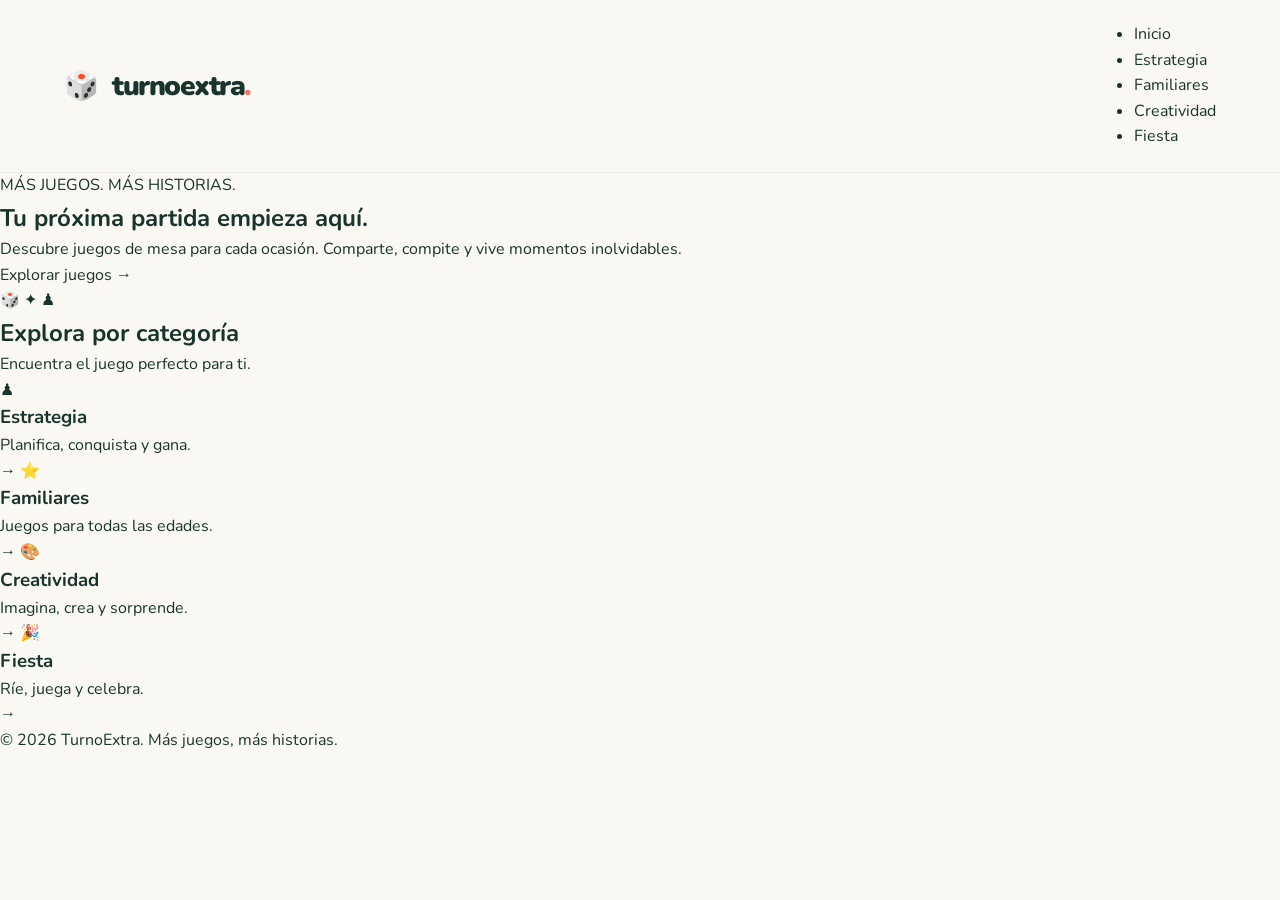
==== index.html @ bada93cd "Ajustes de CSS Se agregan estilos de CSS y Paleta de colores" ====
<!DOCTYPE html>

<!--
    SEMANA 1 - Actividad Formativa 1
    Estudiante: Daniel Alarcón
    Proyecto: TurnoExtra
-->

<html lang="es">
<head>
    <meta charset="UTF-8">
    <meta name="viewport" content="width=device-width, initial-scale=1.0">
    <title>TurnoExtra | Juegos de Mesa</title>
    <link rel="stylesheet" href="css/styles.css">
</head>

<body>
    <header class="header">
      <nav class="navbar" aria-label="Navegación principal">
            <a href="index.html" class="logo">
                <span class="logo-icon">🎲</span>
                turnoextra<span class="logo-dot">.</span>
            </a>

            <ul class="nav-links">
                <li><a href="index.html" aria-current="page">Inicio</a></li>
                <li><a href="pages/estrategia.html">Estrategia</a></li>
                <li><a href="pages/familiares.html">Familiares</a></li>
                <li><a href="pages/creatividad.html">Creatividad</a></li>
                <li><a href="pages/fiesta.html">Fiesta</a></li>
            </ul>
        </nav>
    </header>

    <main>
        <section class="hero">
            <div class="hero-content">
                <p class="eyebrow">MÁS JUEGOS. MÁS HISTORIAS.</p>

                <h1>Tu próxima partida empieza aquí.</h1>

                <p>
                    Descubre juegos de mesa para cada ocasión.
                    Comparte, compite y vive momentos inolvidables.
                </p>

                <a href="#categorias" class="btn-primary">
                    Explorar juegos →
                </a>
            </div>

            <div class="hero-visual" aria-hidden="true">
                <span class="hero-dice">🎲</span>
                <span class="hero-star">✦</span>
                <span class="hero-piece">♟</span>
            </div>
        </section>

        <section id="categorias" class="categories">
            <div class="section-heading">
                <h2>Explora por categoría</h2>
                <p>Encuentra el juego perfecto para ti.</p>
            </div>

            <div class="category-grid">
                <a href="pages/estrategia.html"
                   class="category-card strategy">
                    <span class="category-icon">♟</span>
                    <h3>Estrategia</h3>
                    <p>Planifica, conquista y gana.</p>
                    <span class="category-arrow">→</span>
                </a>

                <a href="pages/familiares.html"
                   class="category-card family">
                    <span class="category-icon">⭐</span>
                    <h3>Familiares</h3>
                    <p>Juegos para todas las edades.</p>
                    <span class="category-arrow">→</span>
                </a>

                <a href="pages/creatividad.html"
                   class="category-card creativity">
                    <span class="category-icon">🎨</span>
                    <h3>Creatividad</h3>
                    <p>Imagina, crea y sorprende.</p>
                    <span class="category-arrow">→</span>
                </a>

                <a href="pages/fiesta.html"
                   class="category-card party">
                    <span class="category-icon">🎉</span>
                    <h3>Fiesta</h3>
                    <p>Ríe, juega y celebra.</p>
                    <span class="category-arrow">→</span>
                </a>
            </div>
        </section>
    </main>

    <footer class="footer">
        <p>© 2026 TurnoExtra. Más juegos, más historias.</p>
    </footer>
</body>
</html>
---- css/styles.css ----
/* Fuente principal */
@import url('https://fonts.googleapis.com/css2?family=Nunito:wght@400;500;600;700;800;900&display=swap');


/* Paleta de Colores */
:root {
    --cream: #FAF8F3;
    --dark: #19342D;
    --coral: #EF7968;
    --sage: #DCE8DC;
    --yellow: #FBE9BA;
    --blue: #DCEAF6;
    --peach: #F9DED5;
    --muted: #65756E;
    --radius: 22px;
}

/* Reset de estilos y configuración global */
* {
    margin: 0;
    padding: 0;
    box-sizing: border-box;
}

html {
    scroll-behavior: smooth; /* comportamiento de desplazamiento suave */
}

/* Estilos generales para el cuerpo y enlaces */
body {
    font-family: 'Nunito', sans-serif; /* fuente */
    background: var(--cream); /* color de fondo */
    color: var(--dark);    /* color de texto */
    line-height: 1.6; /* altura de línea */
}

a {
    text-decoration: none; /* sin subrayado */
    color: inherit; /* hereda el color del texto */
}

/* Estilos para el encabezado y la barra de navegación */
.header {
    background: rgba(250, 248, 243, 0.95); /* color de fondo con transparencia */
    border-bottom: 1px solid #EDEBE5; /* línea inferior */
}

.navbar {
    max-width: 1200px; /* ancho máximo */
    margin: auto; /* centrado horizontal */
    padding: 22px 24px; /* espacio interno */
    display: flex; /* diseño flexible */
    justify-content: space-between; /* espacio entre elementos */
    align-items: center; /* alineación vertical */
    gap: 24px; /* espacio entre elementos */
}


/* Diseños del Logo */
.logo {
    font-size: 28px; /* tamaño de fuente */
    font-weight: 900; /* grosor de fuente */
    letter-spacing: -1.5px; /* espaciado entre letras */
}

.logo-icon {
    margin-right: 8px; /* espacio a la derecha del icono */
}

.logo-dot {
    color: var(--coral); /* color del punto */
}
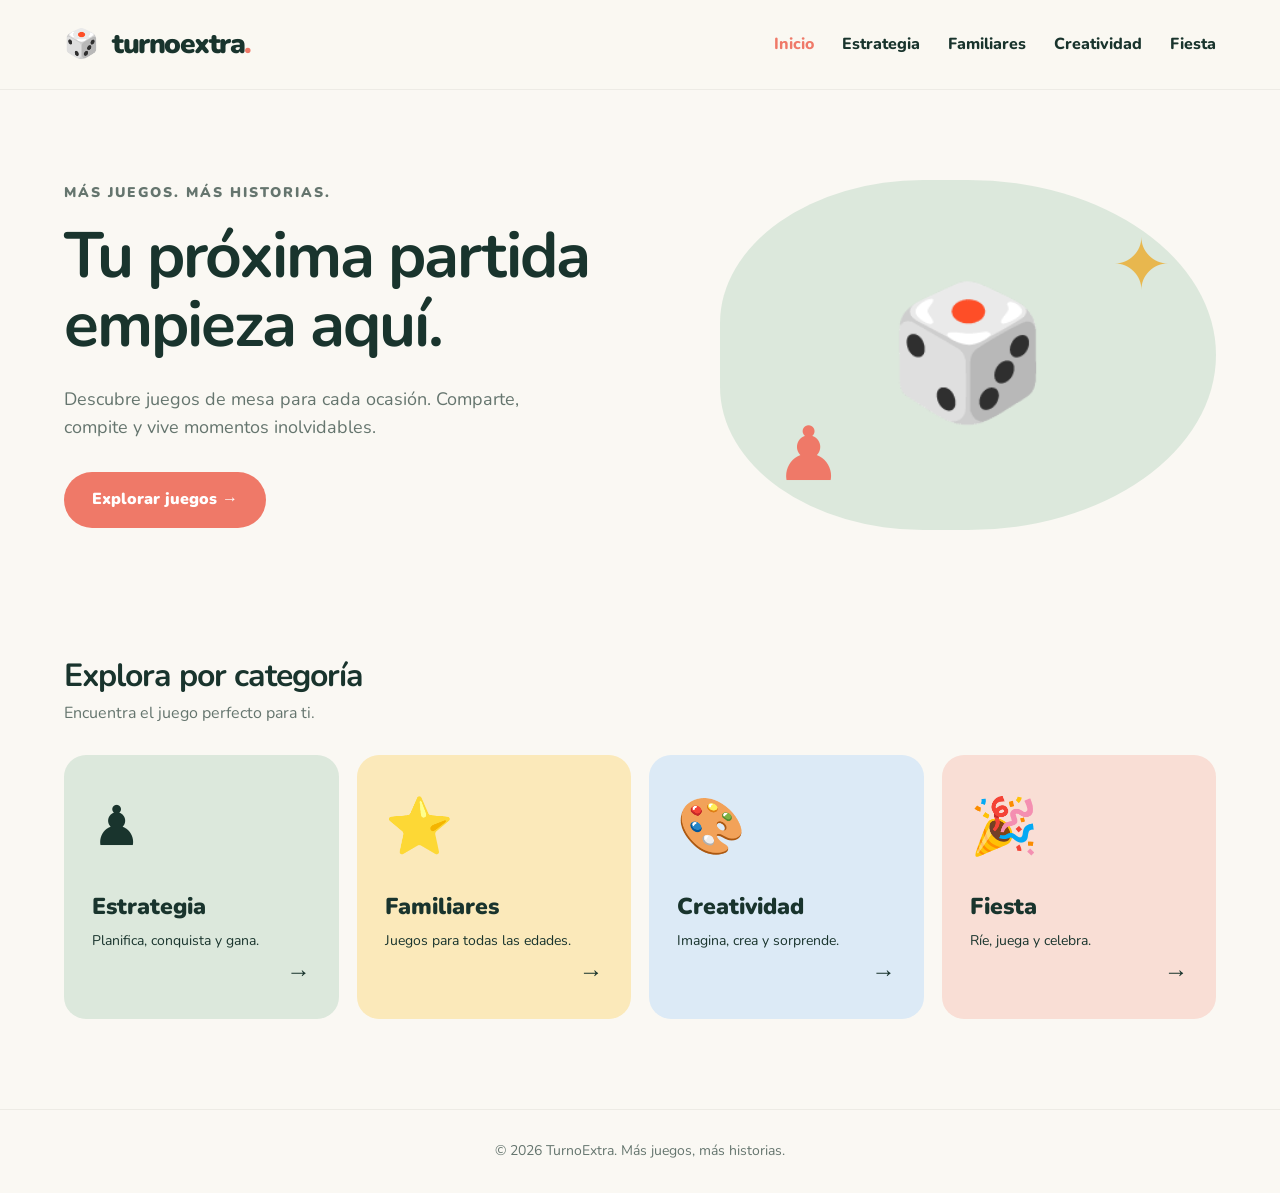
==== commit 53bf7c87: "Categorías actualizadas y Favicon Se actualizan las categorías siguiendo el formato de estrategia.ht" ====
--- a/index.html
+++ b/index.html
@@ -11,6 +11,7 @@
     <meta charset="UTF-8">
     <meta name="viewport" content="width=device-width, initial-scale=1.0">
     <title>TurnoExtra | Juegos de Mesa</title>
+    <link rel="icon" type="image/svg+xml" href="img/favicon.svg">
     <link rel="stylesheet" href="css/styles.css">
 </head>
 
--- a/css/styles.css
+++ b/css/styles.css
@@ -1,3 +1,7 @@
+/* ====================
+   DISEÑO PRINCIPAL
+   ==================== */
+
 
 /* Fuente principal */
 @import url('https://fonts.googleapis.com/css2?family=Nunito:wght@400;500;600;700;800;900&display=swap');
@@ -71,3 +75,515 @@
 .logo-dot {
     color: var(--coral); /* color del punto */
 }
+
+
+/* Enlaces de navegación */
+.nav-links {
+    display: flex; /* distribución horizontal */
+    list-style: none; /* elimina las viñetas */
+    gap: 28px; /* espacio entre enlaces */
+    font-weight: 800; /* grosor de fuente */
+}
+
+/* Enlaces al pasar el cursor o cuando la página está activa */
+.nav-links a:hover,
+.nav-links a[aria-current="page"] {
+    color: var(--coral); /* color destacado */
+}
+/* Contenedor principal de presentación */
+.hero {
+    max-width: 1200px; /* ancho máximo */
+    margin: auto; /* centrado horizontal */
+    padding: 90px 24px; /* espacio interno vertical y horizontal */
+    display: grid; /* distribución mediante CSS Grid */
+    grid-template-columns: 1.1fr 0.9fr; /* dos columnas proporcionales */
+    align-items: center; /* alineación vertical */
+    gap: 50px; /* espacio entre columnas */
+}
+
+/* Contenido de texto de la presentación */
+.hero-content {
+    animation: fadeUp 0.8s ease both; /* animación de entrada */
+}
+
+/* Texto pequeño sobre el título principal */
+.eyebrow {
+    font-size: 14px; /* tamaño de fuente */
+    font-weight: 900; /* grosor de fuente */
+    letter-spacing: 2px; /* separación entre letras */
+    color: var(--muted); /* color secundario */
+    margin-bottom: 18px; /* espacio inferior */
+}
+
+/* Título principal de la página */
+.hero h1 {
+    font-size: clamp(40px, 5vw, 70px); /* tamaño adaptable entre 40 y 70 píxeles */
+    line-height: 1.08; /* altura de línea */
+    letter-spacing: -2px; /* reduce la separación entre letras */
+    margin-bottom: 24px; /* espacio inferior */
+}
+
+/* Párrafo descriptivo de la presentación */
+.hero-content > p:not(.eyebrow) {
+    color: var(--muted); /* color secundario */
+    font-size: 18px; /* tamaño de fuente */
+    max-width: 490px; /* ancho máximo del texto */
+    margin-bottom: 30px; /* espacio inferior */
+}
+
+/* Botón principal para explorar los juegos */
+.btn-primary {
+    display: inline-block; /* permite aplicar dimensiones y espaciados */
+    background: var(--coral); /* color de fondo */
+    color: white; /* color del texto */
+    padding: 15px 28px; /* espacio interno */
+    border-radius: 40px; /* bordes redondeados */
+    font-weight: 900; /* grosor de fuente */
+    transition: transform 0.25s, background 0.25s; /* transición suave */
+}
+
+/* Efecto al pasar el cursor sobre el botón */
+.btn-primary:hover {
+    background: #D95F50; /* oscurece el color de fondo */
+    transform: translateY(-4px); /* desplaza el botón hacia arriba */
+}
+
+/* Contenedor de elementos decorativos */
+.hero-visual {
+    min-height: 350px; /* altura mínima */
+    background: var(--sage); /* color de fondo */
+    border-radius: 45% 55% 55% 45%; /* forma orgánica */
+    display: flex; /* distribución flexible */
+    justify-content: center; /* centrado horizontal */
+    align-items: center; /* centrado vertical */
+    position: relative; /* referencia para elementos posicionados */
+    animation: float 5s ease-in-out infinite; /* movimiento flotante continuo */
+}
+
+/* Dado decorativo principal */
+.hero-dice {
+    font-size: 130px; /* tamaño del dado */
+    animation: rotateDice 8s ease-in-out infinite; /* rotación suave */
+}
+
+/* Estrella decorativa */
+.hero-star {
+    position: absolute; /* posicionamiento dentro del contenedor */
+    top: 30px; /* distancia desde arriba */
+    right: 45px; /* distancia desde la derecha */
+    font-size: 70px; /* tamaño de la estrella */
+    color: #E8B74E; /* color amarillo */
+}
+
+/* Pieza de juego decorativa */
+.hero-piece {
+    position: absolute; /* posicionamiento dentro del contenedor */
+    bottom: 15px; /* distancia desde abajo */
+    left: 55px; /* distancia desde la izquierda */
+    font-size: 75px; /* tamaño de la pieza */
+    color: var(--coral); /* color destacado */
+}
+
+/* Contenedor general de categorías */
+.categories {
+    max-width: 1200px; /* ancho máximo */
+    margin: auto; /* centrado horizontal */
+    padding: 30px 24px 90px; /* espacio interno */
+}
+
+/* Encabezado de la sección */
+.section-heading {
+    margin-bottom: 28px; /* separación respecto a las tarjetas */
+}
+
+/* Título de la sección */
+.section-heading h2 {
+    font-size: 32px; /* tamaño de fuente */
+    letter-spacing: -1px; /* separación entre letras */
+}
+
+/* Descripción de la sección */
+.section-heading p {
+    color: var(--muted); /* color secundario */
+}
+
+/* Cuadrícula de categorías */
+.category-grid {
+    display: grid; /* distribución mediante CSS Grid */
+    grid-template-columns: repeat(4, 1fr); /* cuatro columnas iguales */
+    gap: 18px; /* separación entre tarjetas */
+}
+
+/* Diseño general de las tarjetas */
+.category-card {
+    padding: 28px; /* espacio interno */
+    border-radius: var(--radius); /* bordes redondeados */
+    min-height: 240px; /* altura mínima */
+    display: flex; /* distribución flexible */
+    flex-direction: column; /* elementos ordenados verticalmente */
+    align-items: flex-start; /* alineación al inicio */
+    transition: transform 0.3s, box-shadow 0.3s; /* transiciones suaves */
+    animation: cardReveal 0.7s ease both; /* animación de aparición */
+}
+
+/* Efecto al pasar el cursor sobre una tarjeta */
+.category-card:hover {
+    transform: translateY(-8px); /* eleva la tarjeta */
+    box-shadow: 0 14px 30px rgba(25, 52, 45, 0.10); /* sombra suave */
+}
+
+/* Icono de cada categoría */
+.category-icon {
+    font-size: 55px; /* tamaño del icono */
+    margin-bottom: 18px; /* separación inferior */
+}
+
+/* Nombre de la categoría */
+.category-card h3 {
+    font-size: 23px; /* tamaño de fuente */
+    font-weight: 900; /* grosor de fuente */
+}
+
+/* Descripción de la categoría */
+.category-card p {
+    font-size: 14px; /* tamaño de fuente */
+    margin-top: 5px; /* separación superior */
+}
+
+/* Flecha de navegación */
+.category-arrow {
+    margin-top: auto; /* empuja la flecha hacia abajo */
+    align-self: flex-end; /* alinea la flecha a la derecha */
+    font-size: 24px; /* tamaño de la flecha */
+}
+
+/* Colores de fondo según la categoría */
+.strategy {
+    background: var(--sage); /* verde pastel */
+}
+
+.family {
+    background: var(--yellow); /* amarillo pastel */
+}
+
+.creativity {
+    background: var(--blue); /* azul pastel */
+}
+
+.party {
+    background: var(--peach); /* durazno pastel */
+}
+
+/* Estilos del pie de página */
+.footer {
+    text-align: center; /* texto centrado */
+    padding: 30px; /* espacio interno */
+    border-top: 1px solid #EDEBE5; /* línea divisoria superior */
+    color: var(--muted); /* color secundario */
+    font-size: 14px; /* tamaño de fuente */
+}
+
+
+
+
+/* ====================
+   ANIMACIONES CSS
+   ==================== */
+
+
+/* Animación 1: aparición con desplazamiento hacia arriba */
+@keyframes fadeUp {
+    from {
+        opacity: 0; /* elemento invisible */
+        transform: translateY(25px); /* posición inicial inferior */
+    }
+    to {
+        opacity: 1; /* elemento visible */
+        transform: translateY(0); /* posición original */
+    }
+}
+
+/* Animación 2: movimiento flotante vertical */
+@keyframes float {
+    0%, 100% {
+        transform: translateY(0); /* posición original */
+    }
+    50% {
+        transform: translateY(-12px); /* desplazamiento hacia arriba */
+    }
+}
+
+/* Animación 3: rotación suave del dado */
+@keyframes rotateDice {
+    0%, 100% {
+        transform: rotate(-8deg); /* inclinación hacia la izquierda */
+    }
+    50% {
+        transform: rotate(8deg); /* inclinación hacia la derecha */
+    }
+}
+
+/* Animación 4: aparición progresiva de las tarjetas */
+@keyframes cardReveal {
+    from {
+        opacity: 0; /* elemento invisible */
+        transform: scale(0.94); /* tamaño inicial reducido */
+    }
+    to {
+        opacity: 1; /* elemento visible */
+        transform: scale(1); /* tamaño original */
+    }
+}
+
+
+
+
+
+/* ====================
+   CATÁLOGO DE JUEGOS
+   ==================== */
+
+/* Cuadrícula de productos */
+.product-grid {
+    display: grid;
+    grid-template-columns: repeat(3, minmax(0, 1fr));
+    gap: 24px;
+    max-width: 1200px;
+    margin: 0 auto;
+}
+
+/* Tarjeta individual */
+.product-card {
+    background: white;
+    border-radius: var(--radius);
+    overflow: hidden;
+    display: flex;
+    flex-direction: column;
+    box-shadow: 0 5px 20px rgba(0, 0, 0, 0.06);
+    transition: transform 0.3s, box-shadow 0.3s;
+    animation: cardReveal 0.7s ease both;
+}
+
+/* Animación al pasar el cursor */
+.product-card:hover {
+    transform: translateY(-8px);
+    box-shadow: 0 12px 28px rgba(0, 0, 0, 0.12);
+}
+
+/* Contenedor de imagen */
+.product-image {
+    height: 250px;
+    background: var(--sage);
+    padding: 25px;
+    display: flex;
+    align-items: center;
+    justify-content: center;
+}
+
+/* Imagen del juego */
+.product-image img {
+    width: 100%;
+    height: 100%;
+    object-fit: contain;
+}
+
+/* Información del producto */
+.product-info {
+    padding: 25px;
+    display: flex;
+    flex-direction: column;
+    flex: 1;
+}
+
+/* Nombre del juego */
+.product-info h3 {
+    font-size: 24px;
+    margin-bottom: 12px;
+}
+
+/* Descripción */
+.product-info p {
+    color: var(--muted);
+    font-size: 15px;
+    line-height: 1.6;
+    margin-bottom: 24px;
+}
+
+/* Precio y descuento */
+.product-bottom {
+    display: flex;
+    justify-content: space-between;
+    align-items: flex-end;
+    flex-wrap: wrap;
+    gap: 10px;
+    margin-top: auto;
+}
+
+/* Precio actual */
+.product-price {
+    font-size: 22px;
+    font-weight: 900;
+    color: var(--dark);
+}
+
+/* Contenedor de precios */
+.product-prices {
+    display: flex;
+    flex-direction: column;
+}
+
+/* Precio original tachado */
+.old-price {
+    font-size: 14px;
+    color: var(--muted);
+    text-decoration: line-through;
+}
+
+/* Estado sin descuento */
+.product-status {
+    font-size: 12px;
+    color: var(--muted);
+}
+
+/* Etiqueta de descuento */
+.discount-badge {
+    background: var(--peach);
+    color: var(--dark);
+    padding: 6px 12px;
+    border-radius: 20px;
+    font-size: 12px;
+    font-weight: 900;
+}
+
+/* Enlace inferior de regreso */
+.back-navigation {
+    text-align: center;
+    margin-top: 50px;
+}
+
+/* Ajuste de imagen de Wingspan */
+img.imagen-wingspan {
+    scale: 0.9;
+}
+
+/* Bordes redondeados para imágenes de productos */
+.product-image img {
+    border-radius: 12px;
+}
+
+
+/* Permite el efecto hover después de la animación de entrada */
+.product-card,
+.category-card {
+    animation-fill-mode: backwards;
+}
+
+
+
+
+
+
+
+
+
+
+
+
+
+
+
+
+
+/* ====================
+   AJUSTES RESPONSIVOS
+   ==================== */
+
+/* Diseño responsivo */
+
+
+/* Diseño para tablets */
+@media (max-width: 900px) {
+    .product-grid {
+        grid-template-columns: repeat(2, minmax(0, 1fr));
+    }
+}
+
+/* Diseño para celulares */
+@media (max-width: 600px) {
+    .product-grid {
+        grid-template-columns: 1fr;
+    }
+
+    .product-image {
+        height: 220px;
+    }
+}
+
+
+/* Adaptación para tablets y pantallas medianas */
+@media (max-width: 900px) {
+
+    .hero {
+        grid-template-columns: 1fr; /* una sola columna */
+        padding-top: 60px; /* reduce el espacio superior */
+    }
+
+    .category-grid {
+        grid-template-columns: repeat(2, 1fr); /* dos columnas */
+    }
+
+    .nav-links {
+        gap: 12px; /* reduce la separación entre enlaces */
+        flex-wrap: wrap; /* permite saltos de línea */
+    }
+}
+
+/* Adaptación para celulares */
+@media (max-width: 600px) {
+
+    .navbar {
+        flex-direction: column; /* navegación vertical */
+    }
+
+    .nav-links {
+        justify-content: center; /* centra los enlaces */
+        font-size: 13px; /* reduce el tamaño del texto */
+    }
+
+    .hero {
+        padding: 45px 20px; /* reduce los espacios internos */
+    }
+
+    .hero-visual {
+        min-height: 250px; /* reduce la altura del contenedor */
+    }
+
+    .hero-dice {
+        font-size: 90px; /* reduce el tamaño del dado */
+    }
+
+    .category-grid {
+        grid-template-columns: 1fr; /* una tarjeta por fila */
+    }
+
+    .category-card {
+        min-height: 190px; /* reduce la altura mínima */
+    }
+}
+
+
+
+
+/* ====================
+   AJUSTES DE ACCESIBILIDAD
+   ==================== */
+
+/* Respeta las preferencias de accesibilidad del usuario */
+@media (prefers-reduced-motion: reduce) {
+
+    *, *::before, *::after {
+        animation: none !important; /* desactiva animaciones */
+        transition: none !important; /* desactiva transiciones */
+        scroll-behavior: auto !important; /* desactiva desplazamiento suave */
+    }
+}
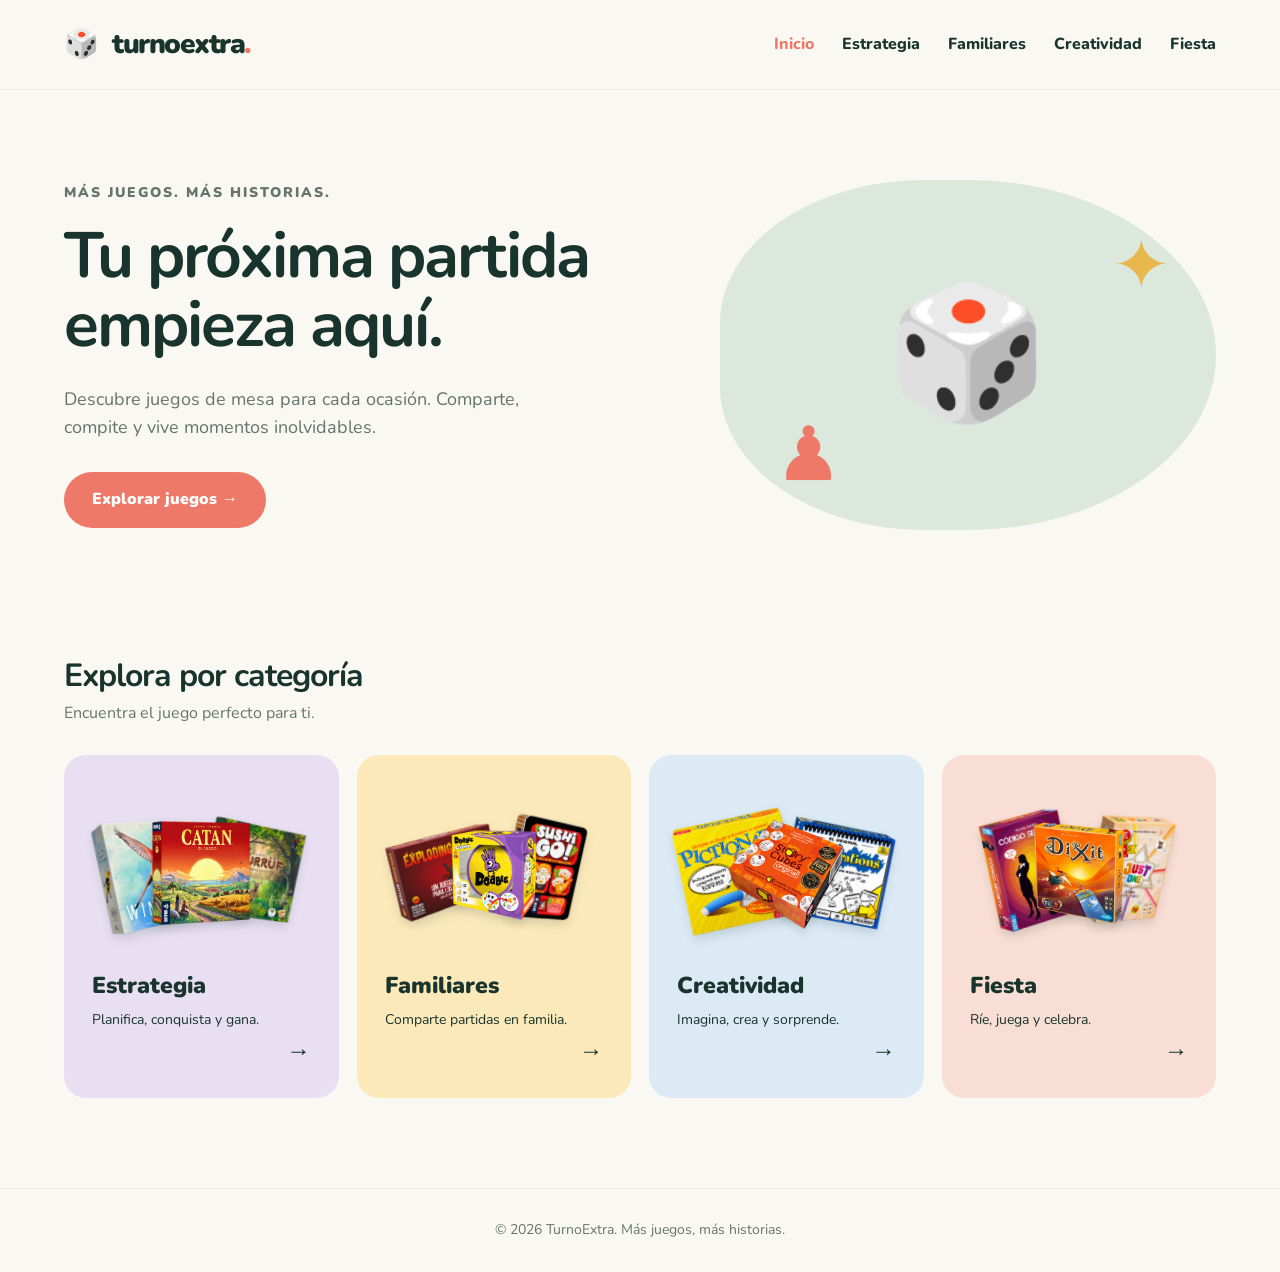
==== commit 2bf9de49: "Se agrega collage a categorias. Se ajusta imagen de categorias en index con collage de los juegos.  " ====
--- a/index.html
+++ b/index.html
@@ -33,7 +33,7 @@
         </nav>
     </header>
 
-    <main>
+       <!-- Presentación principal -->
         <section class="hero">
             <div class="hero-content">
                 <p class="eyebrow">MÁS JUEGOS. MÁS HISTORIAS.</p>
@@ -57,6 +57,7 @@
             </div>
         </section>
 
+        <!-- Categorías de juegos -->
         <section id="categorias" class="categories">
             <div class="section-heading">
                 <h2>Explora por categoría</h2>
@@ -64,39 +65,82 @@
             </div>
 
             <div class="category-grid">
+
+                <!-- Categoría: Estrategia -->
                 <a href="pages/estrategia.html"
                    class="category-card strategy">
-                    <span class="category-icon">♟</span>
+
+                    <div class="category-collage" aria-hidden="true">
+                        <img src="img/juegos/wingspan.png"
+                             alt="" loading="lazy">
+                        <img src="img/juegos/catan.png"
+                             alt="" loading="lazy">
+                        <img src="img/juegos/kurruf.png"
+                             alt="" loading="lazy">
+                    </div>
+
                     <h3>Estrategia</h3>
                     <p>Planifica, conquista y gana.</p>
-                    <span class="category-arrow">→</span>
+                    <span class="category-arrow" aria-hidden="true">→</span>
                 </a>
 
+                <!-- Categoría: Familiares -->
                 <a href="pages/familiares.html"
                    class="category-card family">
-                    <span class="category-icon">⭐</span>
+
+                    <div class="category-collage" aria-hidden="true">
+                        <img src="img/juegos/exploding-kittens.png"
+                             alt="" loading="lazy">
+                        <img src="img/juegos/dobble.png"
+                             alt="" loading="lazy">
+                        <img src="img/juegos/sushi-go.png"
+                             alt="" loading="lazy">
+                    </div>
+
                     <h3>Familiares</h3>
-                    <p>Juegos para todas las edades.</p>
-                    <span class="category-arrow">→</span>
+                    <p>Comparte partidas en familia.</p>
+                    <span class="category-arrow" aria-hidden="true">→</span>
                 </a>
 
+                <!-- Categoría: Creatividad -->
                 <a href="pages/creatividad.html"
                    class="category-card creativity">
-                    <span class="category-icon">🎨</span>
+
+                    <div class="category-collage" aria-hidden="true">
+                        <img src="img/juegos/pictionary.png"
+                             alt="" loading="lazy">
+                        <img src="img/juegos/story-cubes.png"
+                             alt="" loading="lazy">
+                        <img src="img/juegos/telestrations.png"
+                             alt="" loading="lazy">
+                    </div>
+
                     <h3>Creatividad</h3>
                     <p>Imagina, crea y sorprende.</p>
-                    <span class="category-arrow">→</span>
+                    <span class="category-arrow" aria-hidden="true">→</span>
                 </a>
 
+                <!-- Categoría: Fiesta -->
                 <a href="pages/fiesta.html"
                    class="category-card party">
-                    <span class="category-icon">🎉</span>
+
+                    <div class="category-collage" aria-hidden="true">
+                        <img src="img/juegos/codigo-secreto.png"
+                             alt="" loading="lazy">
+                        <img src="img/juegos/dixit.png"
+                             alt="" loading="lazy">
+                        <img src="img/juegos/just-one.png"
+                             alt="" loading="lazy">
+                    </div>
+
                     <h3>Fiesta</h3>
                     <p>Ríe, juega y celebra.</p>
-                    <span class="category-arrow">→</span>
+                    <span class="category-arrow" aria-hidden="true">→</span>
                 </a>
+
             </div>
         </section>
+
     </main>
 
     <footer class="footer">
--- a/css/styles.css
+++ b/css/styles.css
@@ -13,6 +13,7 @@
     --dark: #19342D;
     --coral: #EF7968;
     --sage: #DCE8DC;
+    --lavender: #E8DFF2;
     --yellow: #FBE9BA;
     --blue: #DCEAF6;
     --peach: #F9DED5;
@@ -214,6 +215,58 @@
     gap: 18px; /* separación entre tarjetas */
 }
 
+/* Imagen representativa de cada categoría */
+.category-image {
+    width: 100%;
+    height: 140px;
+    object-fit: contain;
+    display: block;
+    margin-bottom: 18px;
+}
+
+/* Collage de tres juegos en cada categoría */
+.category-collage {
+    position: relative;
+    width: 100%;
+    max-width: 300px;
+    height: 165px;
+    margin: 0 auto 20px;
+}
+
+.category-collage img {
+    position: absolute;
+    bottom: 10px;
+    width: 54%;
+    height: 135px;
+    object-fit: contain;
+    filter: drop-shadow(0 5px 5px rgba(25, 52, 45, 0.15));
+}
+
+/* Caja izquierda */
+.category-collage img:nth-child(1) {
+    left: 0;
+    transform: rotate(-12deg);
+    z-index: 1;
+}
+
+/* Caja central */
+.category-collage img:nth-child(2) {
+    left: 23%;
+    bottom: 0;
+    height: 150px;
+    z-index: 3;
+}
+
+/* Caja derecha */
+.category-collage img:nth-child(3) {
+    right: 0;
+    transform: rotate(12deg);
+    z-index: 2;
+}
+
+
+
+
 /* Diseño general de las tarjetas */
 .category-card {
     padding: 28px; /* espacio interno */
@@ -259,7 +312,7 @@
 
 /* Colores de fondo según la categoría */
 .strategy {
-    background: var(--sage); /* verde pastel */
+    background: var(--lavender); /* lila pastel */
 }
 
 .family {
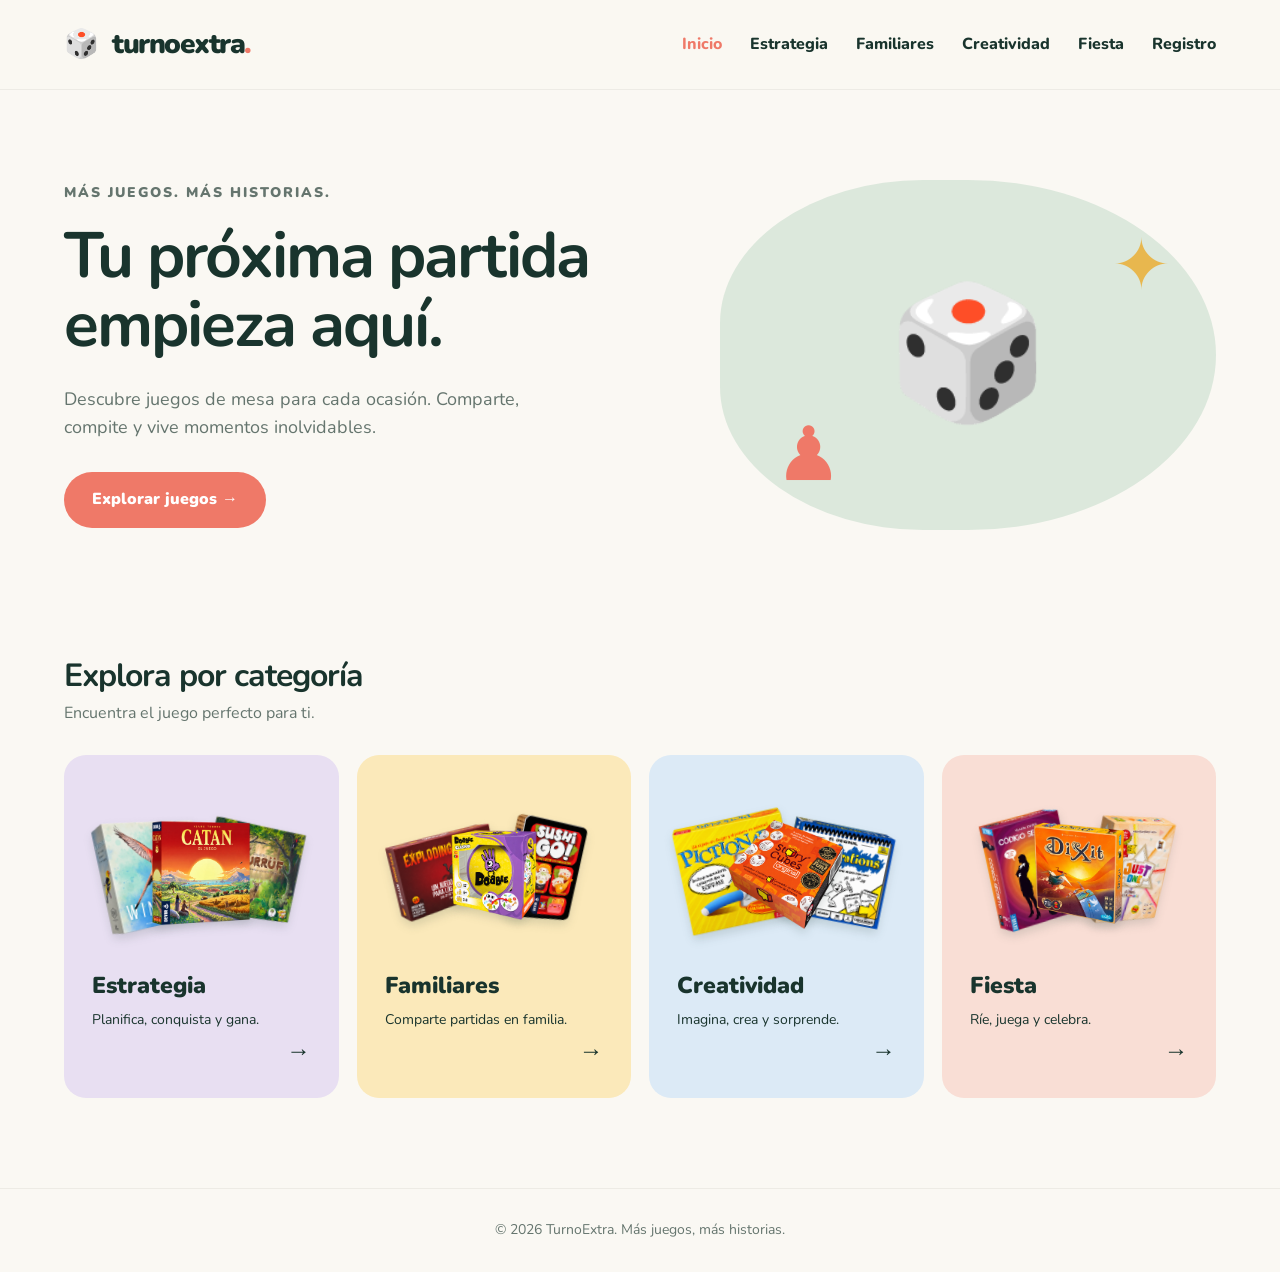
==== commit 9ab17821: "Ajustes de navegación Se actualizan los enlaces de navegación para incluir registro.  Se agrega alt " ====
--- a/index.html
+++ b/index.html
@@ -29,6 +29,7 @@
                 <li><a href="pages/familiares.html">Familiares</a></li>
                 <li><a href="pages/creatividad.html">Creatividad</a></li>
                 <li><a href="pages/fiesta.html">Fiesta</a></li>
+                <li><a href="pages/registro.html">Registro</a></li>
             </ul>
         </nav>
     </header>
@@ -72,11 +73,11 @@
 
                     <div class="category-collage" aria-hidden="true">
                         <img src="img/juegos/wingspan.png"
-                             alt="" loading="lazy">
+                             alt="Imagen de Wingspan" loading="lazy">
                         <img src="img/juegos/catan.png"
-                             alt="" loading="lazy">
+                             alt="Imagen de Catan" loading="lazy">
                         <img src="img/juegos/kurruf.png"
-                             alt="" loading="lazy">
+                             alt="Imagen de Kurruf" loading="lazy">
                     </div>
 
                     <h3>Estrategia</h3>
@@ -90,11 +91,11 @@
 
                     <div class="category-collage" aria-hidden="true">
                         <img src="img/juegos/exploding-kittens.png"
-                             alt="" loading="lazy">
+                             alt="Imagen de Exploding Kittens" loading="lazy">
                         <img src="img/juegos/dobble.png"
-                             alt="" loading="lazy">
+                             alt="Imagen de Dobble" loading="lazy">
                         <img src="img/juegos/sushi-go.png"
-                             alt="" loading="lazy">
+                             alt="Imagen de Sushi Go" loading="lazy">
                     </div>
 
                     <h3>Familiares</h3>
@@ -108,11 +109,11 @@
 
                     <div class="category-collage" aria-hidden="true">
                         <img src="img/juegos/pictionary.png"
-                             alt="" loading="lazy">
+                             alt="Imagen de Pictionary" loading="lazy">
                         <img src="img/juegos/story-cubes.png"
-                             alt="" loading="lazy">
+                             alt="Imagen de Story Cubes" loading="lazy">
                         <img src="img/juegos/telestrations.png"
-                             alt="" loading="lazy">
+                             alt="Imagen de Telestrations" loading="lazy">
                     </div>
 
                     <h3>Creatividad</h3>
@@ -126,11 +127,11 @@
 
                     <div class="category-collage" aria-hidden="true">
                         <img src="img/juegos/codigo-secreto.png"
-                             alt="" loading="lazy">
+                             alt="Imagen de Codigo Secreto" loading="lazy">
                         <img src="img/juegos/dixit.png"
-                             alt="" loading="lazy">
+                             alt="Imagen de Dixit" loading="lazy">
                         <img src="img/juegos/just-one.png"
-                             alt="" loading="lazy">
+                             alt="Imagen de Just One" loading="lazy">
                     </div>
 
                     <h3>Fiesta</h3>
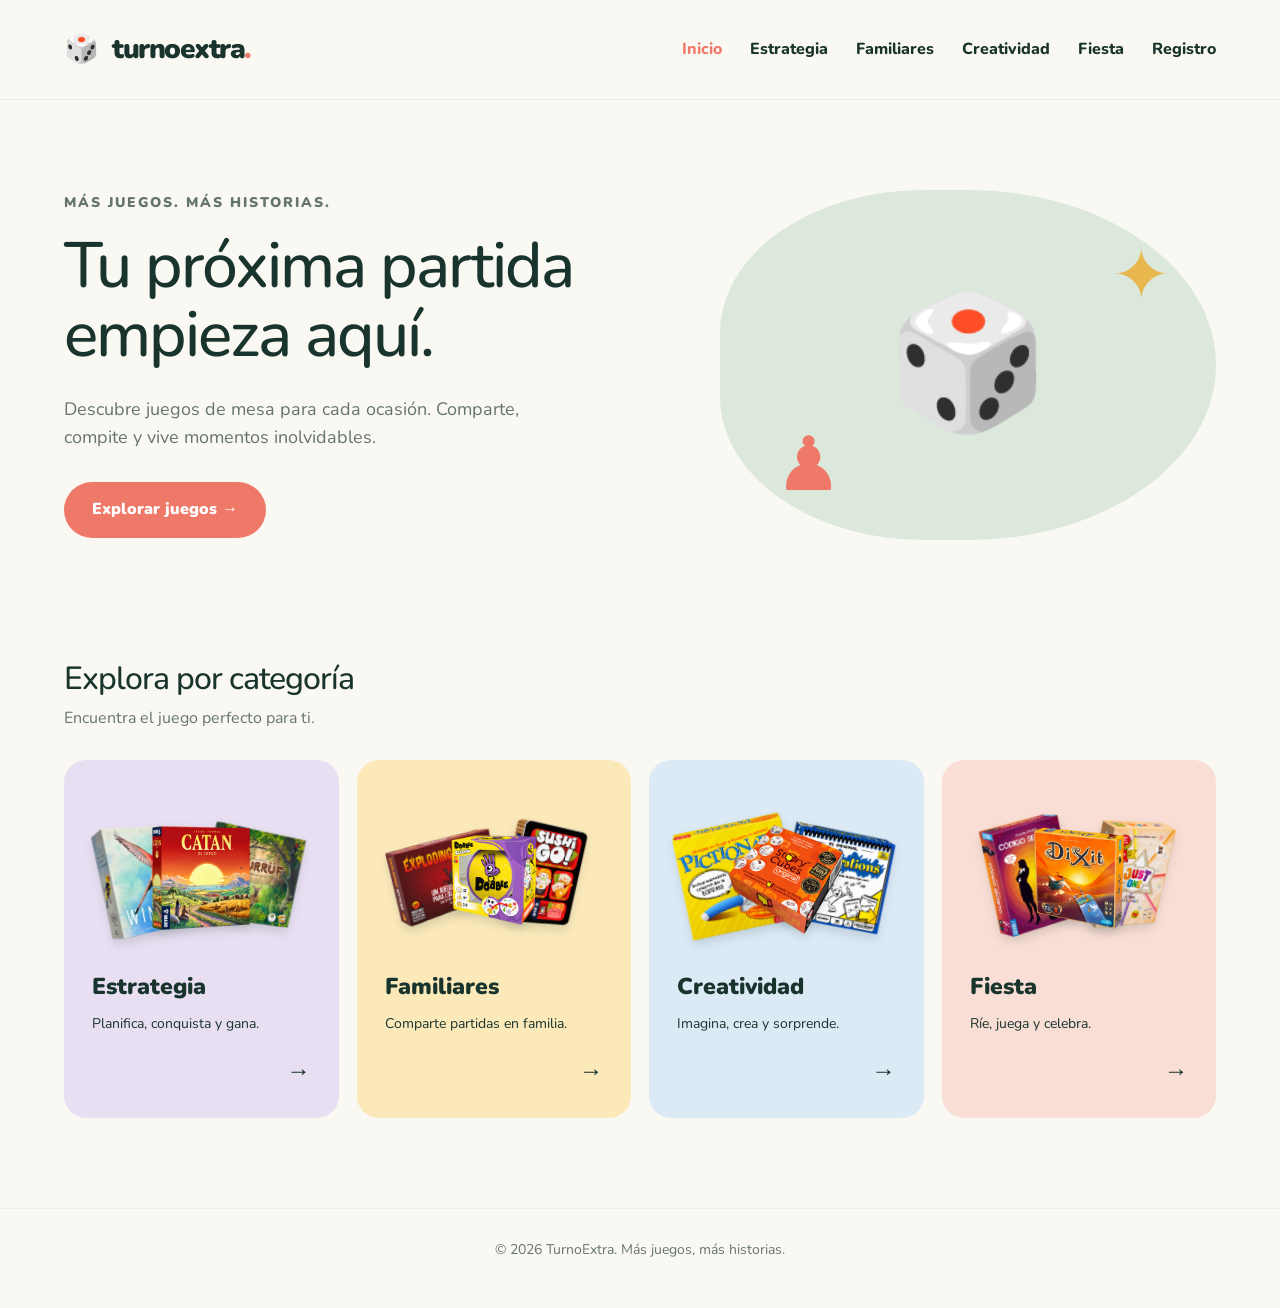
==== commit 163b2282: "Ajustes de Header Se ajustan los headers de todas las páginas para bootstrap5 y responsividad.  Se a" ====
--- a/index.html
+++ b/index.html
@@ -1,7 +1,7 @@
 <!DOCTYPE html>
 
 <!--
-    SEMANA 1 - Actividad Formativa 1
+    SEMANA 2 - Actividad Formativa 2
     Estudiante: Daniel Alarcón
     Proyecto: TurnoExtra
 -->
@@ -12,27 +12,83 @@
     <meta name="viewport" content="width=device-width, initial-scale=1.0">
     <title>TurnoExtra | Juegos de Mesa</title>
     <link rel="icon" type="image/svg+xml" href="img/favicon.svg">
+    <!-- Bootstrap 5 -->
+    <link href="https://cdn.jsdelivr.net/npm/bootstrap@5.3.3/dist/css/bootstrap.min.css" rel="stylesheet">
     <link rel="stylesheet" href="css/styles.css">
 </head>
 
 <body>
+
+    
+    <!-- Encabezado y navegación responsiva con Bootstrap 5 -->
     <header class="header">
-      <nav class="navbar" aria-label="Navegación principal">
-            <a href="index.html" class="logo">
+        <nav class="navbar navbar-expand-lg"
+            aria-label="Navegación principal">
+
+            <!-- Logo de TurnoExtra -->
+            <a href="index.html" class="logo navbar-brand">
                 <span class="logo-icon">🎲</span>
                 turnoextra<span class="logo-dot">.</span>
             </a>
 
-            <ul class="nav-links">
-                <li><a href="index.html" aria-current="page">Inicio</a></li>
-                <li><a href="pages/estrategia.html">Estrategia</a></li>
-                <li><a href="pages/familiares.html">Familiares</a></li>
-                <li><a href="pages/creatividad.html">Creatividad</a></li>
-                <li><a href="pages/fiesta.html">Fiesta</a></li>
-                <li><a href="pages/registro.html">Registro</a></li>
-            </ul>
+            <!-- Botón hamburguesa -->
+            <button class="navbar-toggler"
+                    type="button"
+                    data-bs-toggle="collapse"
+                    data-bs-target="#menuPrincipal"
+                    aria-controls="menuPrincipal"
+                    aria-expanded="false"
+                    aria-label="Mostrar u ocultar menú">
+                <span class="navbar-toggler-icon"></span>
+            </button>
+
+            <!-- Enlaces de navegación -->
+            <div class="collapse navbar-collapse"
+                id="menuPrincipal">
+
+                <ul class="navbar-nav nav-links ms-auto">
+                    <li class="nav-item">
+                        <a class="nav-link"
+                        href="index.html"
+                        aria-current="page">
+                            Inicio
+                        </a>
+                    </li>
+
+                    <li class="nav-item">
+                        <a class="nav-link" href="pages/estrategia.html">
+                            Estrategia
+                        </a>
+                    </li>
+
+                    <li class="nav-item">
+                        <a class="nav-link" href="pages/familiares.html">
+                            Familiares
+                        </a>
+                    </li>
+
+                    <li class="nav-item">
+                        <a class="nav-link" href="pages/creatividad.html">
+                            Creatividad
+                        </a>
+                    </li>
+
+                    <li class="nav-item">
+                        <a class="nav-link" href="pages/fiesta.html">
+                            Fiesta
+                        </a>
+                    </li>
+
+                    <li class="nav-item">
+                        <a class="nav-link" href="pages/registro.html">
+                            Registro
+                        </a>
+                    </li>
+                </ul>
+            </div>
         </nav>
     </header>
+
 
        <!-- Presentación principal -->
         <section class="hero">
@@ -147,5 +203,8 @@
     <footer class="footer">
         <p>© 2026 TurnoExtra. Más juegos, más historias.</p>
     </footer>
+
+    <!-- JavaScript de Bootstrap 5 -->
+    <script src="https://cdn.jsdelivr.net/npm/bootstrap@5.3.3/dist/js/bootstrap.bundle.min.js"></script>
 </body>
 </html>
--- a/css/styles.css
+++ b/css/styles.css
@@ -141,6 +141,8 @@
     border-radius: 40px; /* bordes redondeados */
     font-weight: 900; /* grosor de fuente */
     transition: transform 0.25s, background 0.25s; /* transición suave */
+    cursor: pointer; /* muestra la mano al pasar sobre el botón */
+    font-family: inherit; /* mantiene la fuente Nunito */
 }
 
 /* Efecto al pasar el cursor sobre el botón */
@@ -398,138 +400,309 @@
 
 /* Cuadrícula de productos */
 .product-grid {
-    display: grid;
-    grid-template-columns: repeat(3, minmax(0, 1fr));
-    gap: 24px;
-    max-width: 1200px;
-    margin: 0 auto;
+    display: grid; /* distribución mediante CSS Grid */
+    grid-template-columns: repeat(3, minmax(0, 1fr)); /* tres columnas iguales */
+    gap: 24px; /* espacio entre tarjetas */
+    max-width: 1200px; /* ancho máximo */
+    margin: 0 auto; /* centrado horizontal */
 }
 
 /* Tarjeta individual */
 .product-card {
-    background: white;
-    border-radius: var(--radius);
-    overflow: hidden;
-    display: flex;
-    flex-direction: column;
-    box-shadow: 0 5px 20px rgba(0, 0, 0, 0.06);
-    transition: transform 0.3s, box-shadow 0.3s;
-    animation: cardReveal 0.7s ease both;
+    background: white; /* color de fondo */
+    border-radius: var(--radius); /* bordes redondeados */
+    overflow: hidden; /* evita que el contenido sobresalga */
+    display: flex; /* distribución flexible */
+    flex-direction: column; /* elementos ordenados verticalmente */
+    box-shadow: 0 5px 20px rgba(0, 0, 0, 0.06); /* sombra suave */
+    transition: transform 0.3s, box-shadow 0.3s; /* transiciones suaves */
+    animation: cardReveal 0.7s ease both; /* animación de aparición */
 }
 
 /* Animación al pasar el cursor */
 .product-card:hover {
-    transform: translateY(-8px);
-    box-shadow: 0 12px 28px rgba(0, 0, 0, 0.12);
+    transform: translateY(-8px); /* eleva la tarjeta */
+    box-shadow: 0 12px 28px rgba(0, 0, 0, 0.12); /* sombra más pronunciada */
 }
 
 /* Contenedor de imagen */
 .product-image {
-    height: 250px;
-    background: var(--sage);
-    padding: 25px;
-    display: flex;
-    align-items: center;
-    justify-content: center;
+    height: 250px; /* altura fija */
+    background: var(--sage); /* color de fondo */
+    padding: 25px; /* espacio interno */
+    display: flex; /* distribución flexible */
+    align-items: center; /* centrado vertical */
+    justify-content: center; /* centrado horizontal */
 }
 
 /* Imagen del juego */
 .product-image img {
-    width: 100%;
-    height: 100%;
-    object-fit: contain;
+    width: 100%; /* ocupa todo el ancho del contenedor */
+    height: 100%; /* ocupa toda la altura del contenedor */
+    object-fit: contain; /* mantiene la proporción de la imagen */
 }
 
 /* Información del producto */
 .product-info {
-    padding: 25px;
-    display: flex;
-    flex-direction: column;
-    flex: 1;
+    padding: 25px; /* espacio interno */
+    display: flex; /* distribución flexible */
+    flex-direction: column; /* elementos ordenados verticalmente */
+    flex: 1; /* ocupa el espacio restante */
 }
 
 /* Nombre del juego */
 .product-info h3 {
-    font-size: 24px;
-    margin-bottom: 12px;
+    font-size: 24px; /* tamaño de fuente */
+    margin-bottom: 12px; /* espacio inferior */
 }
 
 /* Descripción */
 .product-info p {
-    color: var(--muted);
-    font-size: 15px;
-    line-height: 1.6;
-    margin-bottom: 24px;
+    color: var(--muted); /* color secundario */
+    font-size: 15px; /* tamaño de fuente */
+    line-height: 1.6; /* altura de línea */
+    margin-bottom: 24px; /* espacio inferior */
 }
 
 /* Precio y descuento */
 .product-bottom {
-    display: flex;
-    justify-content: space-between;
-    align-items: flex-end;
-    flex-wrap: wrap;
-    gap: 10px;
-    margin-top: auto;
+    display: flex; /* distribución flexible */
+    justify-content: space-between; /* espacio entre elementos */
+    align-items: flex-end; /* alineación al final */
+    flex-wrap: wrap; /* permite que los elementos se ajusten a la siguiente línea */
+    gap: 10px; /* espacio entre elementos */
+    margin-top: auto; /* empuja el contenido hacia abajo */
 }
 
 /* Precio actual */
 .product-price {
-    font-size: 22px;
-    font-weight: 900;
-    color: var(--dark);
+    font-size: 22px; /* tamaño de fuente */
+    font-weight: 900; /* grosor de fuente */
+    color: var(--dark); /* color principal */
 }
 
 /* Contenedor de precios */
 .product-prices {
-    display: flex;
-    flex-direction: column;
+    display: flex; /* distribución flexible */
+    flex-direction: column; /* elementos ordenados verticalmente */
 }
 
 /* Precio original tachado */
 .old-price {
-    font-size: 14px;
-    color: var(--muted);
-    text-decoration: line-through;
+    font-size: 14px; /* tamaño de fuente */
+    color: var(--muted); /* color secundario */
+    text-decoration: line-through; /* tachado */
 }
 
 /* Estado sin descuento */
 .product-status {
-    font-size: 12px;
-    color: var(--muted);
+    font-size: 12px; /* tamaño de fuente */
+    color: var(--muted); /* color secundario */
 }
 
 /* Etiqueta de descuento */
 .discount-badge {
-    background: var(--peach);
-    color: var(--dark);
-    padding: 6px 12px;
-    border-radius: 20px;
-    font-size: 12px;
-    font-weight: 900;
+    background: var(--peach); /* color de fondo */
+    color: var(--dark); /* color del texto */
+    padding: 6px 12px; /* espacio interno */
+    border-radius: 20px; /* bordes redondeados */
+    font-size: 12px; /* tamaño de fuente */
+    font-weight: 900; /* grosor de fuente */
 }
 
 /* Enlace inferior de regreso */
 .back-navigation {
-    text-align: center;
-    margin-top: 50px;
+    text-align: center; /* texto centrado */
+    margin-top: 50px; /* espacio superior */
 }
 
 /* Ajuste de imagen de Wingspan */
 img.imagen-wingspan {
-    scale: 0.9;
+    scale: 0.9; /* reduce el tamaño de la imagen */
 }
 
 /* Bordes redondeados para imágenes de productos */
 .product-image img {
-    border-radius: 12px;
+    border-radius: 12px; /* bordes redondeados */
 }
 
 
 /* Permite el efecto hover después de la animación de entrada */
 .product-card,
 .category-card {
-    animation-fill-mode: backwards;
-}
+    animation-fill-mode: backwards; /* mantiene el estado inicial de la animación */
+}
+
+
+
+
+
+
+/* ====================
+   FORMULARIO DE REGISTRO
+   ==================== */
+
+/* Contenedor principal del formulario */
+.registration-form {
+    background: white; /* color de fondo */
+    padding: 40px; /* espacio interno */
+    border-radius: var(--radius); /* bordes redondeados */
+    box-shadow: 0 8px 30px rgba(0, 0, 0, 0.06); /* sombra suave */
+    animation: fadeUp 0.8s ease both; /* animación de aparición */
+}
+
+/* Etiquetas de los campos */
+.registration-form .form-label {
+    font-weight: 800; /* grosor de fuente */
+    color: var(--dark); /* color principal */
+    margin-bottom: 8px; /* espacio inferior */
+}
+
+/* Campos de entrada */
+.registration-form .form-control {
+    border: 2px solid #e5e7eb; /* borde gris claro */
+    border-radius: 12px; /* bordes redondeados */
+    padding: 12px 15px; /* espacio interno */
+    font-family: inherit; /* hereda la fuente del contenedor */
+    color: var(--dark); /* color principal */
+}
+
+/* Efecto al seleccionar un campo */
+.registration-form .form-control:focus {
+    border-color: var(--coral); /* color del borde cuando se enfoca */
+    box-shadow: 0 0 0 3px rgba(255, 127, 107, 0.15); /* sombra suave alrededor del campo */
+}
+
+/* Indicaciones de contraseña */
+.form-hint {
+    font-size: 13px; /* tamaño de fuente */
+    color: var(--muted); /* color secundario */
+    margin-bottom: 22px; /* espacio inferior */
+}
+
+/* Mensajes de validación */
+.form-message {
+    margin-bottom: 20px; /* espacio inferior */
+    font-weight: 700; /* grosor de fuente */
+}
+
+/* Contenedor de botones */
+.form-actions {
+    display: flex; /* distribución flexible */
+    gap: 15px; /* espacio entre botones */
+    flex-wrap: wrap; /* permite que los botones se ajusten a la siguiente línea */
+}
+
+/* Botón secundario */
+.btn-secondary {
+    background: var(--sage); /* color de fondo */
+    color: var(--dark); /* color del texto */
+    border: none; /* sin borde */
+    padding: 12px 24px; /* espacio interno */
+    border-radius: 12px; /* bordes redondeados */
+    font-weight: 800; /* grosor de fuente */
+    cursor: pointer; /* cursor de mano al pasar el ratón */
+    transition: transform 0.3s, background 0.3s; /* transiciones suaves */
+}
+
+.btn-secondary:hover {
+    background: var(--yellow); /* color de fondo al pasar el cursor */
+    color: var(--dark); /* color del texto al pasar el cursor */
+    transform: translateY(-3px); /* eleva el botón al pasar el cursor */
+}
+
+
+/* Ajustes específicos para el botón primario del formulario de registro */
+.registration-form .btn-primary {
+    border: none;          /* Elimina el borde oscuro */
+    box-shadow: none;      /* Elimina la sombra del botón */
+    border-radius: 50px;   /* Mantiene la forma redondeada */
+}
+
+.registration-form .btn-primary:hover {
+    transform: translateY(-3px); /* Eleva el botón al pasar el cursor */
+    box-shadow: 0 6px 15px rgba(0, 0, 0, 0.10); /* Agrega una sombra suave al pasar el cursor */
+}
+
+
+
+/* ====================
+   VALIDACIONES DEL FORMULARIO
+   ==================== */
+
+/* Mensaje de error */
+.form-message.message-error {
+    background: #ffe8e4; /* color de fondo rojo claro */
+    color: #a63d32; /* color de texto rojo oscuro */
+    padding: 15px 20px; /* espacio interno */
+    border-radius: 12px; /* bordes redondeados */
+    border-left: 4px solid var(--coral); /* borde izquierdo rojo */
+}
+
+/* Mensaje de éxito */
+.form-message.message-success {
+    background: #e2f1e6; /* color de fondo verde claro */
+    color: #246b45; /* color de texto verde oscuro */
+    padding: 15px 20px; /* espacio interno */
+    border-radius: 12px; /* bordes redondeados */
+    border-left: 4px solid #58a779; /* borde izquierdo verde */
+}
+
+/* Campo con error */
+.registration-form .form-control.is-invalid {
+    border-color: #dc5b5b; /* color rojo para indicar error */
+}
+
+/* Campo válido */
+.registration-form .form-control.is-valid {
+    border-color: #58a779; /* color verde para indicar validez */
+}
+
+
+/* Animación horizontal cuando hay errores en formulario */
+@keyframes shake {
+    0%, 100% {
+        transform: translateX(0); /* posición original */
+    }
+
+    20%, 60% {
+        transform: translateX(-8px); /* desplazamiento hacia la izquierda */
+    }
+
+    40%, 80% {
+        transform: translateX(8px); /* desplazamiento hacia la derecha */
+    }
+}
+
+/* Activar animación mediante JavaScript */
+.registration-form .btn-primary.shake {
+    animation: shake 0.4s ease-in-out; /* aplica la animación de sacudida */
+}
+
+/* Respetar preferencias de movimiento reducido */
+@media (prefers-reduced-motion: reduce) {
+    .registration-form .btn-primary.shake {
+        animation: none; /* desactiva la animación de sacudida */
+    }
+}
+
+
+/* Lista de errores de validación */
+.form-message.message-error ul {
+    margin: 8px 0 0; /* margen superior e inferior */
+    padding-left: 22px; /* espacio a la izquierda para la viñeta */
+}
+
+/* Separación entre los errores */
+.form-message.message-error li {
+    margin-bottom: 6px; /* espacio inferior entre errores */
+}
+
+/* Evita espacio adicional después del último error */
+.form-message.message-error li:last-child {
+    margin-bottom: 0; /* elimina el margen inferior del último elemento */
+}
+
 
 
 
@@ -557,18 +730,18 @@
 /* Diseño para tablets */
 @media (max-width: 900px) {
     .product-grid {
-        grid-template-columns: repeat(2, minmax(0, 1fr));
+        grid-template-columns: repeat(2, minmax(0, 1fr)); /* dos columnas iguales */
     }
 }
 
 /* Diseño para celulares */
 @media (max-width: 600px) {
     .product-grid {
-        grid-template-columns: 1fr;
+        grid-template-columns: 1fr; /* una sola columna */
     }
 
     .product-image {
-        height: 220px;
+        height: 220px; /* reduce la altura del contenedor de imagen */
     }
 }
 
@@ -624,6 +797,22 @@
     }
 }
 
+
+
+/* Adaptación para celulares registro */
+@media (max-width: 600px) {
+    .registration-form { /* contenedor del formulario */
+        padding: 25px 20px; /* reduce el espacio interno */
+    }
+
+    .form-actions {
+        flex-direction: column; /* los botones se apilan verticalmente */
+    }
+
+    .form-actions button {
+        width: 100%; /* los botones ocupan todo el ancho del contenedor */
+    }
+}
 
 
 
@@ -639,4 +828,105 @@
         transition: none !important; /* desactiva transiciones */
         scroll-behavior: auto !important; /* desactiva desplazamiento suave */
     }
-}+}
+
+
+
+
+
+
+
+/* ====================
+   NAVEGACIÓN RESPONSIVA CON BOOTSTRAP
+   ==================== */
+
+/* Mantener el diseño original de la barra */
+.header .navbar {
+    max-width: 1200px; /* ancho máximo */
+    margin: 0 auto; /* centrado horizontal */
+    padding: 22px 24px; /* espacio interno */
+    display: flex; /* distribución flexible */
+    flex-direction: row; /* elementos en fila */
+    justify-content: space-between; /* espacio entre elementos */
+    align-items: center; /* alineación vertical */
+}
+
+/* Mantener el logo original */
+.header .navbar-brand {
+    font-family: 'Nunito', sans-serif; /* fuente principal */
+    font-size: 28px; /* tamaño de fuente */
+    font-weight: 900; /* grosor de fuente */
+    letter-spacing: -1.5px; /* espaciado entre letras */
+    color: var(--dark); /* color del texto */
+    margin-right: 0; /* elimina margen derecho */
+}
+
+/* Color del logo al pasar el cursor */
+.header .navbar-brand:hover {
+    color: var(--dark); /* mantiene el color del texto al pasar el cursor */
+}
+
+/* Lista de navegación */
+.header .nav-links {
+    display: flex; /* distribución flexible */
+    gap: 28px; /* espacio entre enlaces */
+    margin: 0; /* elimina margen */
+    padding: 0; /* elimina padding */
+}
+
+/* Enlaces con el estilo de TurnoExtra */
+.header .nav-links .nav-link {
+    font-family: 'Nunito', sans-serif; /* fuente principal */
+    font-weight: 800; /* grosor de fuente */
+    color: var(--dark); /* color del texto */
+    padding: 0; /* elimina padding */
+}
+
+/* Enlace activo o seleccionado */
+.header .nav-links .nav-link:hover,
+.header .nav-links .nav-link[aria-current="page"] {
+    color: var(--coral); /* color destacado */
+}
+
+/* Personalizar el botón hamburguesa */
+.header .navbar-toggler {
+    border: 2px solid var(--sage); /* borde gris claro */
+    border-radius: 12px; /* bordes redondeados */
+    padding: 8px 12px; /* espacio interno */
+}
+
+/* Color del contorno al seleccionar el botón */
+.header .navbar-toggler:focus {
+    box-shadow: 0 0 0 3px rgba(239, 121, 104, 0.15); /* sombra suave alrededor del botón */
+}
+
+/* Ajustes para tablets y celulares */
+@media (max-width: 991.98px) { /* Bootstrap breakpoint para tablets */
+
+    /* Menú desplegado ocupa una línea completa */
+    .header .navbar-collapse {
+        flex-basis: 100%; /* ocupa todo el ancho */
+        margin-top: 16px; /* espacio superior */
+    }
+
+    /* Enlaces ordenados verticalmente */
+    .header .nav-links {
+        flex-direction: column; /* elementos en columna */
+        align-items: flex-start; /* alineación al inicio */
+        gap: 0; /* elimina el espacio entre enlaces */
+        width: 100%; /* ocupa todo el ancho */
+    }
+
+    /* Área táctil de cada enlace */
+    .header .nav-links .nav-link {
+        display: block; /* ocupa toda la línea */
+        padding: 12px 8px; /* espacio interno */
+        width: 100%; /* ocupa todo el ancho */
+    }
+
+    /* Separación entre enlaces */
+    .header .nav-links .nav-item {
+        width: 100%; /* ocupa todo el ancho */
+        border-bottom: 1px solid #EDEBE5; /* línea divisoria inferior */
+    }
+}
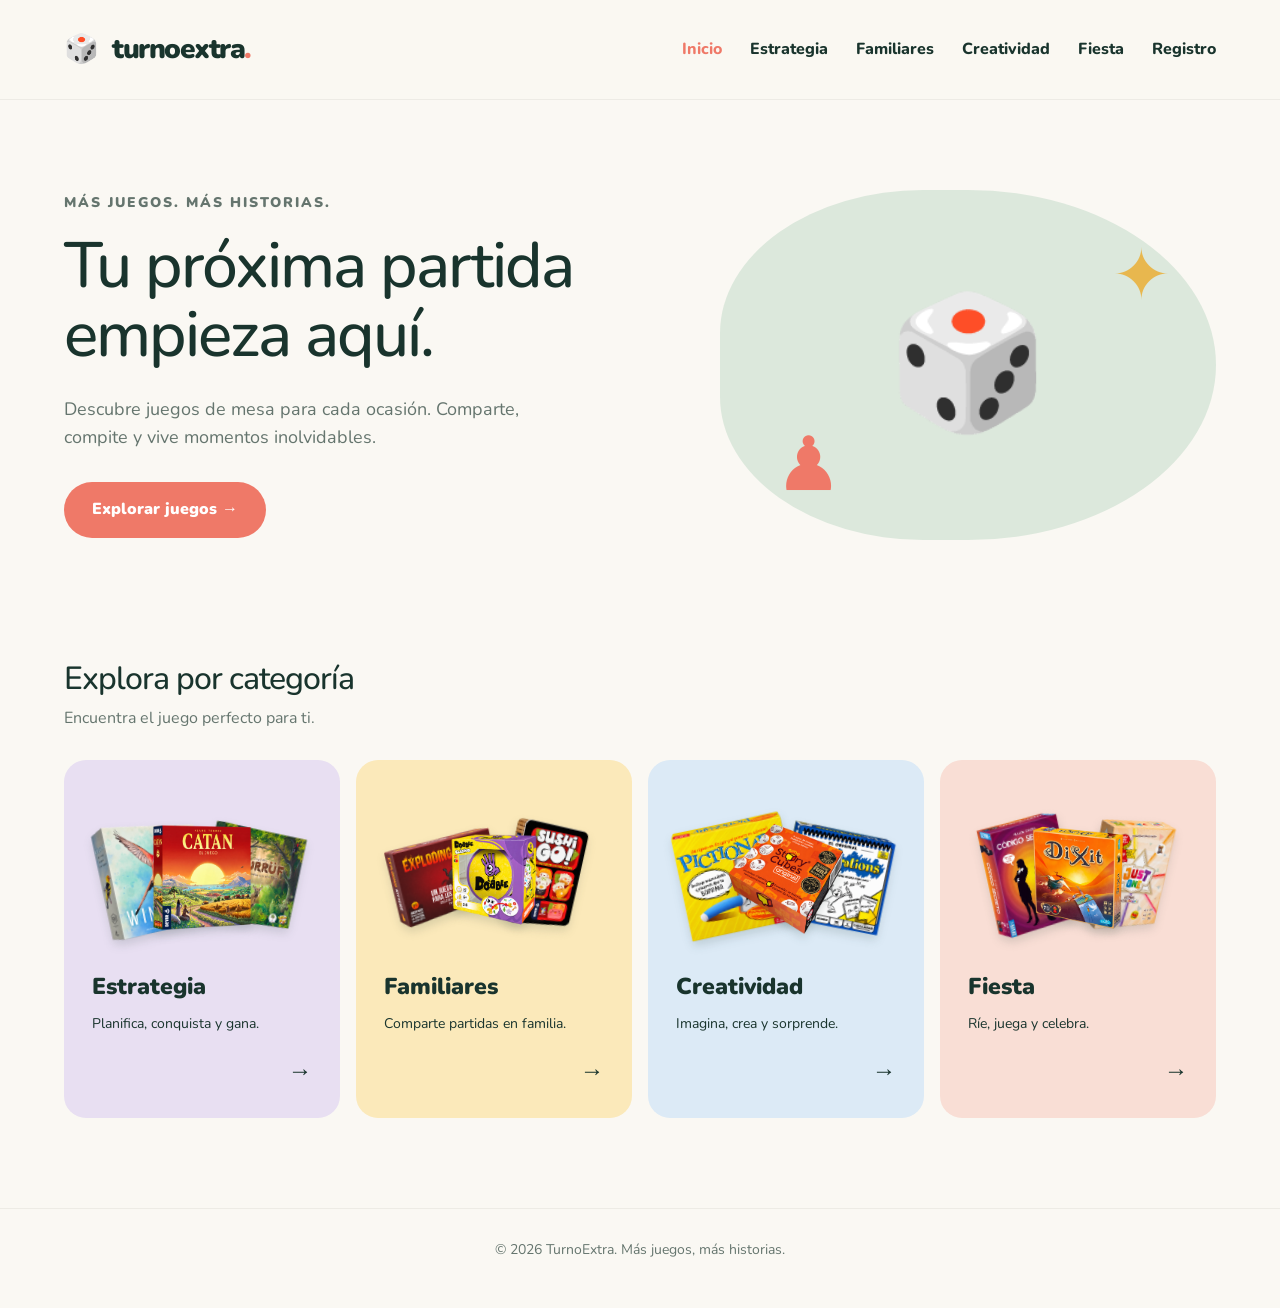
==== commit 07804039: "Ajustes de bootstrap5 Se agregan grids de bootstrap5 en todas las páginas.  Se ajusta el CSS persona" ====
--- a/index.html
+++ b/index.html
@@ -121,29 +121,33 @@
                 <p>Encuentra el juego perfecto para ti.</p>
             </div>
 
-            <div class="category-grid">
+            <!-- Cuadrícula responsiva de categorías con Bootstrap -->
+            <div class="row g-3 category-grid">
 
                 <!-- Categoría: Estrategia -->
-                <a href="pages/estrategia.html"
-                   class="category-card strategy">
-
-                    <div class="category-collage" aria-hidden="true">
-                        <img src="img/juegos/wingspan.png"
-                             alt="Imagen de Wingspan" loading="lazy">
-                        <img src="img/juegos/catan.png"
-                             alt="Imagen de Catan" loading="lazy">
-                        <img src="img/juegos/kurruf.png"
-                             alt="Imagen de Kurruf" loading="lazy">
-                    </div>
-
-                    <h3>Estrategia</h3>
-                    <p>Planifica, conquista y gana.</p>
-                    <span class="category-arrow" aria-hidden="true">→</span>
-                </a>
+                <div class="col-12 col-md-6 col-lg-3">
+                    <a href="pages/estrategia.html"
+                    class="category-card strategy">
+
+                        <div class="category-collage" aria-hidden="true">
+                            <img src="img/juegos/wingspan.png"
+                                alt="Imagen de Wingspan" loading="lazy">
+                            <img src="img/juegos/catan.png"
+                                alt="Imagen de Catan" loading="lazy">
+                            <img src="img/juegos/kurruf.png"
+                                alt="Imagen de Kurruf" loading="lazy">
+                        </div>
+
+                        <h3>Estrategia</h3>
+                        <p>Planifica, conquista y gana.</p>
+                        <span class="category-arrow" aria-hidden="true">→</span>
+                    </a>
+                </div>
 
                 <!-- Categoría: Familiares -->
-                <a href="pages/familiares.html"
-                   class="category-card family">
+                <div class="col-12 col-md-6 col-lg-3">
+                    <a href="pages/familiares.html"
+                       class="category-card family">
 
                     <div class="category-collage" aria-hidden="true">
                         <img src="img/juegos/exploding-kittens.png"
@@ -158,8 +162,10 @@
                     <p>Comparte partidas en familia.</p>
                     <span class="category-arrow" aria-hidden="true">→</span>
                 </a>
+                </div>
 
                 <!-- Categoría: Creatividad -->
+                <div class="col-12 col-md-6 col-lg-3">
                 <a href="pages/creatividad.html"
                    class="category-card creativity">
 
@@ -176,8 +182,10 @@
                     <p>Imagina, crea y sorprende.</p>
                     <span class="category-arrow" aria-hidden="true">→</span>
                 </a>
+                </div>
 
                 <!-- Categoría: Fiesta -->
+                <div class="col-12 col-md-6 col-lg-3">
                 <a href="pages/fiesta.html"
                    class="category-card party">
 
@@ -194,6 +202,7 @@
                     <p>Ríe, juega y celebra.</p>
                     <span class="category-arrow" aria-hidden="true">→</span>
                 </a>
+                </div>
 
             </div>
         </section>
--- a/css/styles.css
+++ b/css/styles.css
@@ -210,12 +210,7 @@
     color: var(--muted); /* color secundario */
 }
 
-/* Cuadrícula de categorías */
-.category-grid {
-    display: grid; /* distribución mediante CSS Grid */
-    grid-template-columns: repeat(4, 1fr); /* cuatro columnas iguales */
-    gap: 18px; /* separación entre tarjetas */
-}
+
 
 /* Imagen representativa de cada categoría */
 .category-image {
@@ -398,13 +393,11 @@
    CATÁLOGO DE JUEGOS
    ==================== */
 
-/* Cuadrícula de productos */
+/* Cuadrícula de productos gestionada por Bootstrap */
 .product-grid {
-    display: grid; /* distribución mediante CSS Grid */
-    grid-template-columns: repeat(3, minmax(0, 1fr)); /* tres columnas iguales */
-    gap: 24px; /* espacio entre tarjetas */
     max-width: 1200px; /* ancho máximo */
-    margin: 0 auto; /* centrado horizontal */
+    margin-left: auto; /* centrado horizontal */
+    margin-right: auto; /* centrado horizontal */
 }
 
 /* Tarjeta individual */
@@ -729,16 +722,12 @@
 
 /* Diseño para tablets */
 @media (max-width: 900px) {
-    .product-grid {
-        grid-template-columns: repeat(2, minmax(0, 1fr)); /* dos columnas iguales */
-    }
+
 }
 
 /* Diseño para celulares */
 @media (max-width: 600px) {
-    .product-grid {
-        grid-template-columns: 1fr; /* una sola columna */
-    }
+
 
     .product-image {
         height: 220px; /* reduce la altura del contenedor de imagen */
@@ -754,9 +743,6 @@
         padding-top: 60px; /* reduce el espacio superior */
     }
 
-    .category-grid {
-        grid-template-columns: repeat(2, 1fr); /* dos columnas */
-    }
 
     .nav-links {
         gap: 12px; /* reduce la separación entre enlaces */
@@ -788,9 +774,7 @@
         font-size: 90px; /* reduce el tamaño del dado */
     }
 
-    .category-grid {
-        grid-template-columns: 1fr; /* una tarjeta por fila */
-    }
+
 
     .category-card {
         min-height: 190px; /* reduce la altura mínima */
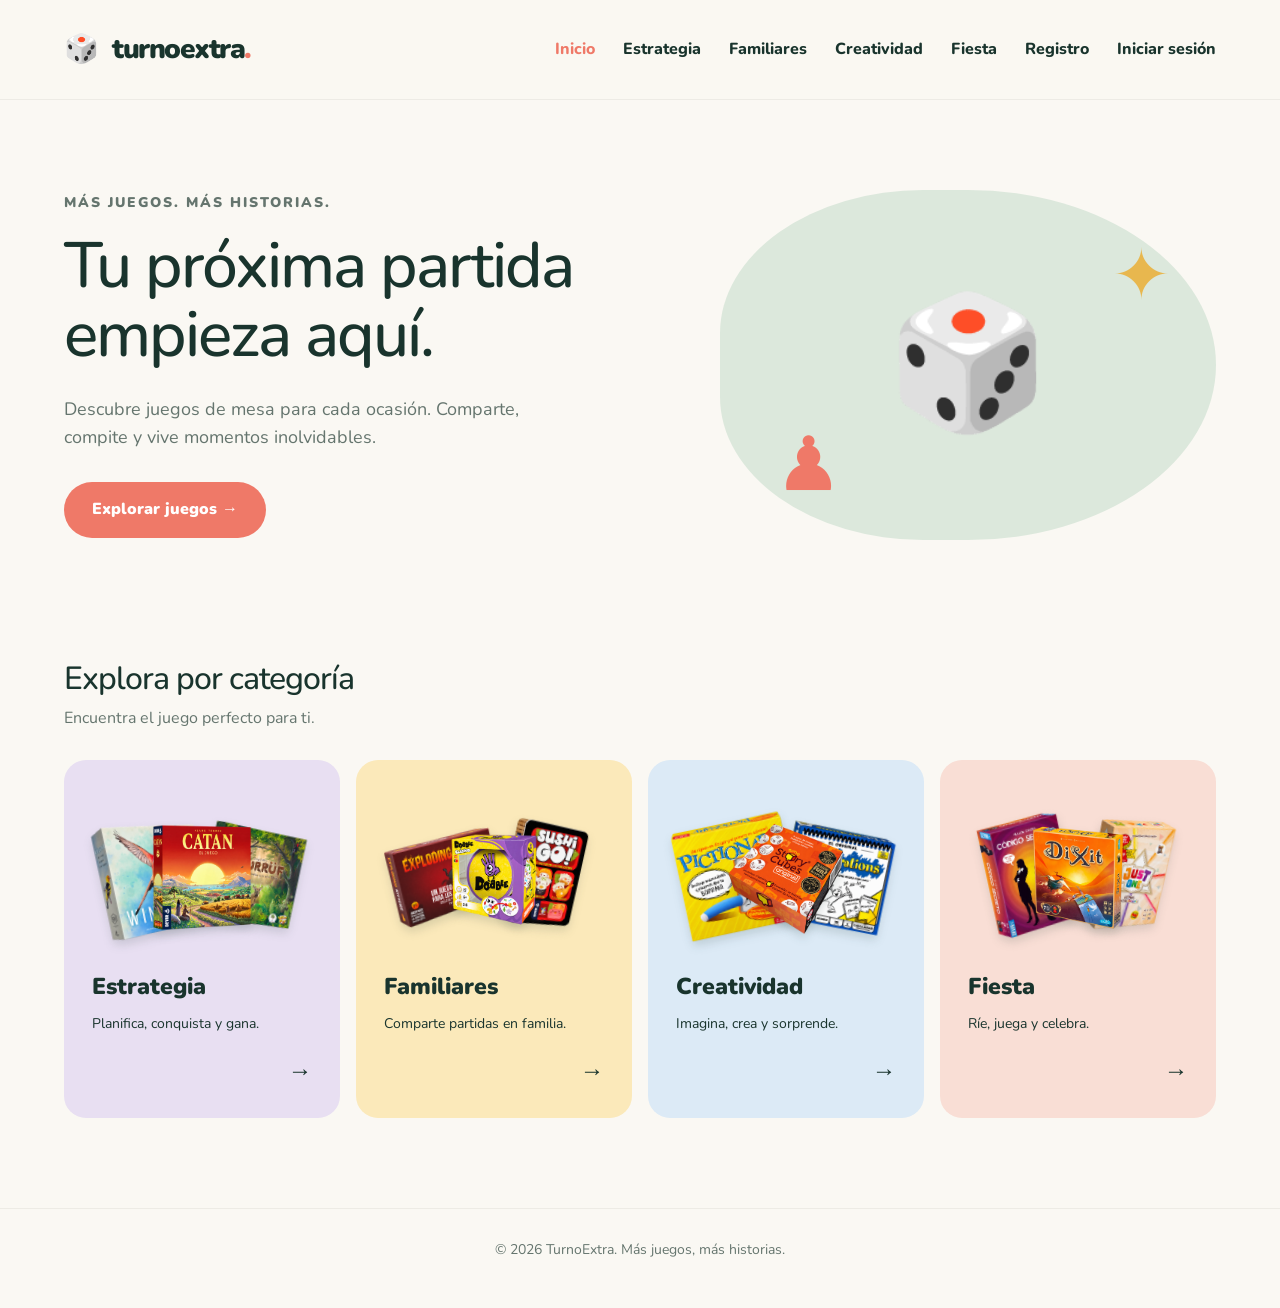
==== commit 76db99cf: "Ajustes de navegación y sesión. Se actualizan todas las barras de navegación para la implementación " ====
--- a/index.html
+++ b/index.html
@@ -48,9 +48,7 @@
 
                 <ul class="navbar-nav nav-links ms-auto">
                     <li class="nav-item">
-                        <a class="nav-link"
-                        href="index.html"
-                        aria-current="page">
+                        <a class="nav-link" href="index.html" aria-current="page">
                             Inicio
                         </a>
                     </li>
@@ -79,11 +77,47 @@
                         </a>
                     </li>
 
-                    <li class="nav-item">
+                    <!-- Opciones para visitantes -->
+                    <li class="nav-item" data-session="guest">
                         <a class="nav-link" href="pages/registro.html">
                             Registro
                         </a>
                     </li>
+
+                    <li class="nav-item" data-session="guest">
+                        <a class="nav-link" href="pages/login.html">
+                            Iniciar sesión
+                        </a>
+                    </li>
+
+                    <!-- Carrito exclusivo del cliente -->
+                    <li class="nav-item d-none" data-session="cliente">
+                        <a class="nav-link" href="pages/carrito.html">
+                            🛒 Carrito
+                        </a>
+                    </li>
+
+                    <!-- Perfil de usuarios autenticados -->
+                    <li class="nav-item d-none" data-session="profile">
+                        <a class="nav-link" href="pages/perfil.html">
+                            Mi perfil
+                        </a>
+                    </li>
+
+                    <!-- Administración -->
+                    <li class="nav-item d-none" data-session="admin">
+                        <a class="nav-link" href="pages/admin.html">
+                            Administración
+                        </a>
+                    </li>
+
+                    <!-- Cerrar sesión -->
+                    <li class="nav-item d-none" data-session="logout">
+                        <button type="button" class="nav-link session-logout">
+                            Cerrar sesión
+                        </button>
+                    </li>
+
                 </ul>
             </div>
         </nav>
@@ -215,5 +249,6 @@
 
     <!-- JavaScript de Bootstrap 5 -->
     <script src="https://cdn.jsdelivr.net/npm/bootstrap@5.3.3/dist/js/bootstrap.bundle.min.js"></script>
+    <script src="js/sesion.js" defer></script>
 </body>
 </html>
--- a/css/styles.css
+++ b/css/styles.css
@@ -701,14 +701,129 @@
 
 
 
-
-
-
-
-
-
-
-
+/* ====================
+   INICIO DE SESIÓN
+   ==================== */
+
+/* Enlaces del formulario */
+.auth-link {
+    color: var(--coral); /* color del enlace */
+    font-weight: 900; /* grosor de fuente */
+}
+
+.auth-link:hover {
+    color: #D95F50; /* color del enlace al pasar el cursor */
+    text-decoration: underline; /* subrayado al pasar el cursor */
+}
+
+/* Enlace inferior de registro */
+.auth-footer {
+    margin-top: 25px; /* espacio superior */
+    margin-bottom: 0; /* elimina margen inferior */
+    color: var(--muted); /* color secundario */
+    text-align: center; /* texto centrado */
+}
+
+/* Contenedor de cuentas de demostración */
+.demo-accounts {
+    margin-top: 25px; /* espacio superior */
+    padding: 25px; /* espacio interno */
+    background: var(--lavender); /* color de fondo lila */
+    border-radius: var(--radius); /* bordes redondeados */
+}
+
+.demo-accounts h3 {
+    font-size: 20px; /* tamaño de fuente */
+    font-weight: 900; /* grosor de fuente */
+    margin-bottom: 8px; /* espacio inferior */
+}
+
+.demo-accounts > p {
+    color: var(--muted); /* color secundario */
+    font-size: 14px; /* tamaño de fuente */
+    margin-bottom: 20px; /* espacio inferior */
+}
+
+/* Tarjeta de cada cuenta ficticia */
+.demo-account {
+    display: flex; /* distribución flexible */
+    flex-direction: column; /* elementos ordenados verticalmente */
+    gap: 8px; /* espacio entre elementos */
+    height: 100%; /* ocupa toda la altura del contenedor */
+    padding: 15px; /* espacio interno */
+    background: white; /* color de fondo */
+    border-radius: 12px; /* bordes redondeados */
+}
+
+.demo-account strong {
+    color: var(--dark); /* color principal */
+}
+
+.demo-account span,
+.demo-account code {
+    font-size: 13px; /* tamaño de fuente */
+    overflow-wrap: anywhere; /* permite que el texto se divida en cualquier punto */
+}
+
+.demo-account code {
+    color: var(--coral); /* color del texto en código */
+}
+
+
+
+
+/* Botón de cierre de sesión integrado al menú */
+.header .session-logout {
+    background: none; /* sin color de fondo */
+    border: none; /* sin borde */
+    cursor: pointer; /* cursor de mano al pasar el ratón */
+    font-family: inherit; /* mantiene la fuente del contenedor */
+    font-weight: 800; /* grosor de fuente */
+    color: var(--dark); /* color del texto */
+}
+
+.header .session-logout:hover {
+    color: var(--coral); /* color del texto al pasar el cursor */
+}
+
+
+
+/* Botones de agregar al carrito en las tarjetas */
+.product-card .add-to-cart {
+    display: block; /* ocupa toda la línea */
+    width: 100%; /* ocupa todo el ancho del contenedor */
+    margin-top: 18px; /* espacio superior */
+    padding: 12px 16px; /* espacio interno */
+
+    background: var(--coral); /* color de fondo */
+    color: white; /* color del texto */
+
+    border: none; /* sin borde */
+    border-radius: 14px; /* bordes redondeados */
+    box-shadow: none; /* sin sombra */
+
+    font-family: inherit; /* mantiene la fuente del contenedor */
+    font-size: 0.95rem; /* tamaño de fuente */
+    font-weight: 800; /* grosor de fuente */
+    line-height: 1.4; /* altura de línea */
+    text-align: center; /* texto centrado */
+
+    cursor: pointer; /* cursor de mano al pasar el ratón */
+    transition: background 0.2s ease, transform 0.2s ease; /* transiciones suaves */
+}
+
+.product-card .add-to-cart:hover {
+    background: #e56a5d; /* color de fondo al pasar el cursor */
+    color: white; /* mantiene el color del texto */
+    box-shadow: none; /* sin sombra */
+    transform: translateY(-2px); /* eleva el botón al pasar el cursor */
+}
+
+.product-card .add-to-cart:disabled {
+    opacity: 0.75; /* reduce la opacidad para indicar desactivado */
+    cursor: default; /* cursor por defecto */
+    transform: none; /* elimina cualquier transformación */
+}
 
 
 
